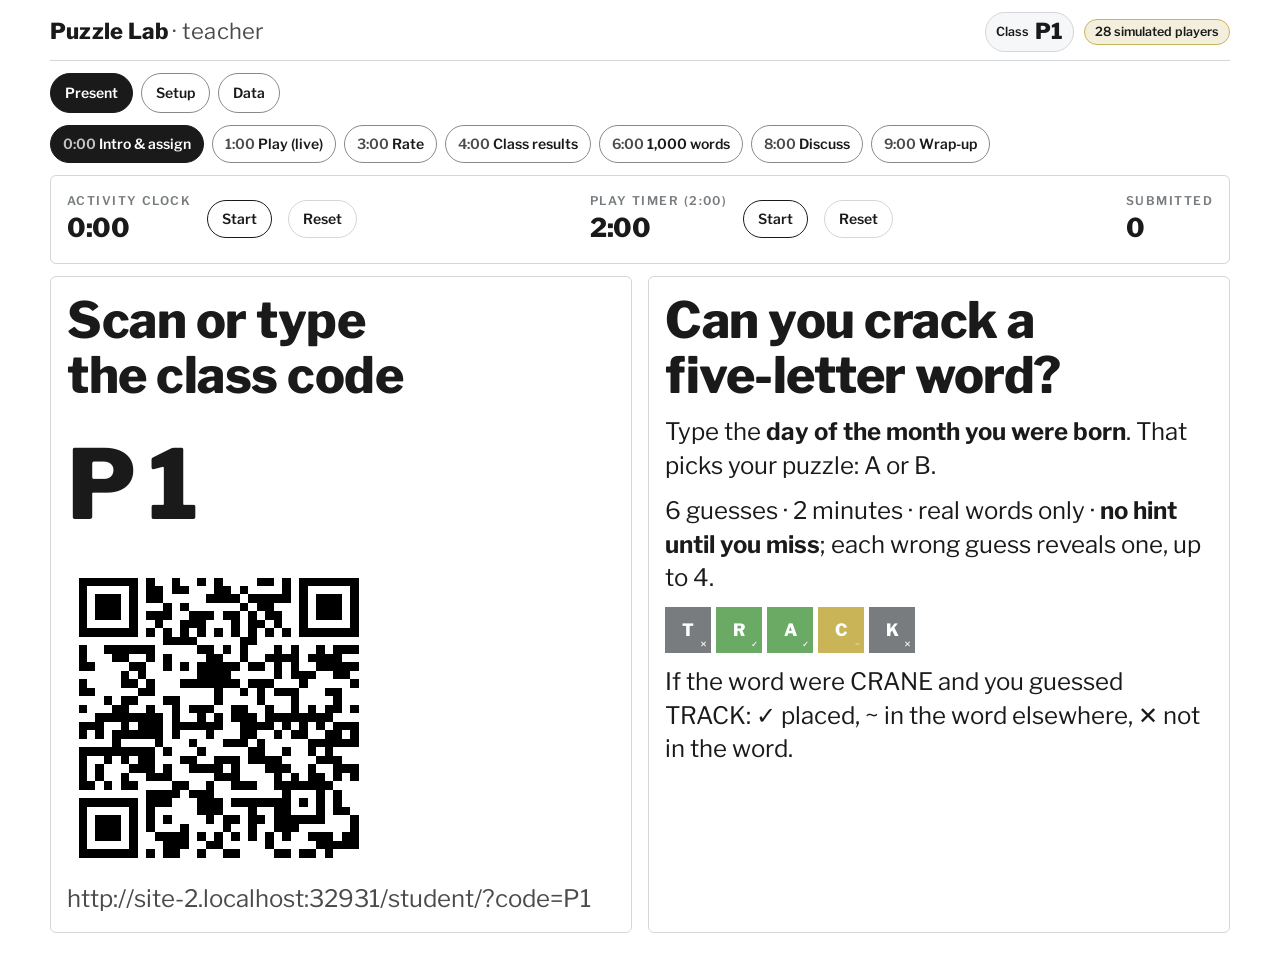
==== teacher/index.html @ 688f642b "Puzzle Lab: static teacher and student apps with QR code, simulated class, earned hints Co-Authored-" ====
<!DOCTYPE html>
<html lang="en">
<head>
<meta charset="utf-8">
<meta name="viewport" content="width=device-width, initial-scale=1, viewport-fit=cover">
<title>Puzzle Lab · Teacher</title>
<meta name="description" content="Puzzle Lab teacher app: QR code for students, timers, live board, class results, and the 1,000-word dataset.">
<link rel="stylesheet" href="https://fonts.googleapis.com/css2?family=Libre+Franklin:ital,wght@0,400;0,600;0,800;1,400&display=swap">
<link rel="stylesheet" href="../assets/css/base.css">
<link rel="stylesheet" href="../assets/css/teacher.css">
</head>
<body>
<div id="app" class="app wide"><div class="row" style="justify-content:center;padding:40px 0"><div class="spin"></div></div></div>
<script src="../assets/js/vendor/qrcode.min.js"></script>
<script src="../assets/js/data/dict.js"></script>
<script src="../assets/js/data/words1000.js"></script>
<script src="../assets/js/data/bank.js"></script>
<script src="../assets/js/core.js"></script>
<script src="../assets/js/teacher.js"></script>
</body>
</html>
---- assets/css/base.css ----
/* Puzzle Lab — shared styles for the student and teacher apps.
   Palette is Wordle's own: white page, black ink, green / yellow / gray tiles. Dark mode follows the system. */
:root{
  --bg:#FFFFFF; --panel:#FFFFFF; --panel2:#F6F7F8; --line:#D3D6DA; --line2:#878A8C; --fg:#1A1A1B; --fg2:#4A4B4D; --fg3:#787C7E;
  --accent:#6AAA64; --accent-ink:#FFFFFF; --data:#1A1A1B; --data2:#6AAA64;
  --ok:#6AAA64; --ok-ink:#FFFFFF; --near:#C9B458; --near-ink:#FFFFFF; --no:#787C7E; --no-ink:#FFFFFF; --key:#D3D6DA; --bad:#B3261E;
  --font:"Libre Franklin","Helvetica Neue",Arial,sans-serif;
  --r:6px; color-scheme:light;
}
@media (prefers-color-scheme:dark){:root:not([data-theme="light"]){
  --bg:#121213; --panel:#121213; --panel2:#1E1E20; --line:#3A3A3C; --line2:#565758; --fg:#F8F8F8; --fg2:#C8C9CB; --fg3:#818384;
  --accent:#538D4E; --accent-ink:#FFFFFF; --data:#D7DADC; --data2:#538D4E;
  --ok:#538D4E; --ok-ink:#FFFFFF; --near:#B59F3B; --near-ink:#FFFFFF; --no:#3A3A3C; --no-ink:#FFFFFF; --key:#818384; --bad:#FF7B6B; color-scheme:dark}}
:root[data-theme="dark"]{
  --bg:#121213; --panel:#121213; --panel2:#1E1E20; --line:#3A3A3C; --line2:#565758; --fg:#F8F8F8; --fg2:#C8C9CB; --fg3:#818384;
  --accent:#538D4E; --accent-ink:#FFFFFF; --data:#D7DADC; --data2:#538D4E;
  --ok:#538D4E; --ok-ink:#FFFFFF; --near:#B59F3B; --near-ink:#FFFFFF; --no:#3A3A3C; --no-ink:#FFFFFF; --key:#818384; --bad:#FF7B6B; color-scheme:dark}
*{box-sizing:border-box}
html,body{height:100%}
body{margin:0;background:var(--bg);color:var(--fg);font-family:var(--font);font-size:16px;line-height:1.45;
  padding-left:max(16px,env(safe-area-inset-left,0px));padding-right:max(16px,env(safe-area-inset-right,0px));padding-block:0}
body::before{content:"";position:fixed;inset:0 0 auto;height:env(safe-area-inset-top,0px);z-index:10;background:var(--bg)}
h1,h2,h3{font-family:var(--font);line-height:1.1;text-wrap:balance;margin:0;letter-spacing:-.01em}
h1{font-size:clamp(28px,7.5vw,40px);font-weight:800}
h2{font-size:clamp(22px,5.5vw,28px);font-weight:800}
h3{font-size:17px;font-weight:800}
p{margin:0}
a{color:inherit}
button{font:inherit;color:inherit;cursor:pointer;border:0;background:none}
button:focus-visible,input:focus-visible,select:focus-visible,[tabindex]:focus-visible{outline:2px solid var(--accent);outline-offset:2px}
.app{max-width:540px;margin:0 auto;min-height:100%;display:flex;flex-direction:column;gap:16px;padding-block:12px 40px}
.app.wide{max-width:1180px}
.brand{display:flex;align-items:center;justify-content:space-between;border-bottom:1px solid var(--line);padding-bottom:8px;gap:10px;flex-wrap:wrap}
.brand b{font-weight:800;font-size:22px;letter-spacing:.01em}
.eyebrow{font-size:12px;letter-spacing:.12em;text-transform:uppercase;color:var(--fg3);font-weight:600}
.muted{color:var(--fg2)}.small{font-size:14px}.tiny{font-size:12.5px;color:var(--fg3)}
.num{font-variant-numeric:tabular-nums}
.stack{display:flex;flex-direction:column;gap:12px}
.row{display:flex;gap:10px;align-items:center;flex-wrap:wrap}
.spread{justify-content:space-between}
.grow{flex:1;min-width:0}
.card{background:var(--panel);border:1px solid var(--line);border-radius:var(--r);padding:16px}
.btn{display:inline-flex;align-items:center;justify-content:center;gap:8px;min-height:48px;padding:0 20px;border-radius:999px;font-weight:600;font-size:16px;background:var(--panel);color:var(--fg);border:1px solid var(--fg);text-decoration:none}
.btn.primary{background:var(--accent);color:var(--accent-ink);border-color:transparent}
.btn:disabled{opacity:.4;cursor:not-allowed}
.btn.block{width:100%}.btn.sm{min-height:38px;padding:0 14px;font-size:14px}.btn.ghost{border-color:var(--line)}
input,select{font:inherit;color:var(--fg);background:var(--panel);border:1px solid var(--line2);border-radius:4px;padding:10px 12px;min-height:46px;width:100%}
label.f{display:flex;flex-direction:column;gap:4px;font-size:13px;color:var(--fg2);min-width:0}
.pill{display:inline-flex;align-items:center;gap:6px;padding:3px 10px;border-radius:999px;font-size:12.5px;font-weight:600;background:var(--panel2);border:1px solid var(--line)}
.pill.ok{color:var(--ok);border-color:var(--ok)}.pill.warn{color:var(--fg);border-color:var(--near);background:color-mix(in oklab,var(--near) 22%,var(--panel))}.pill.bad{color:var(--bad);border-color:var(--bad)}
.notice{border-left:4px solid var(--near);padding:10px 12px;background:var(--panel2);font-size:14px}
.notice.info{border-color:var(--accent)}
.err{border-left:4px solid var(--bad);padding:10px 12px;background:var(--panel2);font-size:14px}
.spin{width:22px;height:22px;border-radius:50%;border:3px solid var(--line);border-top-color:var(--accent);animation:sp 1s linear infinite;flex:none}
@keyframes sp{to{transform:rotate(360deg)}}
.fade{animation:fade .2s ease}
@keyframes fade{from{opacity:0;transform:translateY(4px)}to{opacity:1;transform:none}}
@media (prefers-reduced-motion:reduce){.fade{animation:none}}
/* grid + tiles */
.grid{display:grid;grid-template-rows:repeat(6,1fr);gap:5px;width:min(100%,330px);margin:0 auto}
.grid .r{display:grid;grid-template-columns:repeat(5,1fr);gap:5px}
.tile{aspect-ratio:1;display:grid;place-items:center;border:2px solid var(--line);font-weight:800;font-size:clamp(24px,7.5vw,32px);text-transform:uppercase;position:relative;background:var(--panel);color:var(--fg)}
.tile.filled{border-color:var(--line2)}
.tile.ok{background:var(--ok);border-color:var(--ok);color:var(--ok-ink)}
.tile.near{background:var(--near);border-color:var(--near);color:var(--near-ink)}
.tile.no{background:var(--no);border-color:var(--no);color:var(--no-ink)}
.tile .sym{position:absolute;right:3px;bottom:1px;font-size:10px;font-weight:600;opacity:.85}
.tile.sm{font-size:17px}
.tile.sm .sym{font-size:8px;right:2px;bottom:0}
.hint{background:var(--panel2);padding:10px 12px;display:flex;gap:10px;align-items:flex-start;border-radius:var(--r)}
.hint b{flex:none;font-weight:800}
.hint.locked{color:var(--fg3)}
.timer{font-weight:800;font-size:26px;letter-spacing:-.01em}
.timer.low{color:var(--bad)}
.toast{position:fixed;top:calc(env(safe-area-inset-top,0px) + 14px);left:50%;transform:translateX(-50%);background:var(--fg);color:var(--bg);padding:10px 16px;border-radius:4px;font-weight:800;font-size:14px;z-index:20;pointer-events:none}
.legend{display:flex;gap:14px;flex-wrap:wrap;font-size:13px;color:var(--fg2)}
.legend span{display:inline-flex;align-items:center;gap:6px}
.legend i{width:14px;height:14px;display:inline-block}
.stat{display:grid;grid-template-columns:repeat(auto-fit,minmax(86px,1fr));gap:8px}
.stat div{background:var(--panel2);padding:10px;min-width:0;border-radius:var(--r)}
.stat b{display:block;font-size:22px;font-weight:800}
.stat span{font-size:12.5px;color:var(--fg3)}
svg{max-width:100%;height:auto;display:block}
svg text{font-family:var(--font);fill:var(--fg2);font-size:12px}
svg .axis{stroke:var(--line2)}
svg .gridl{stroke:var(--line);stroke-dasharray:2 4}
svg .dot{fill:var(--data);fill-opacity:.7;stroke:var(--bg);stroke-width:1.5}
svg .dot.many{fill-opacity:.28;stroke:none}
svg .dot.sel{fill:var(--data2);fill-opacity:1;stroke:var(--fg);stroke-width:2}
svg .dot.mark{fill:var(--near);fill-opacity:1;stroke:var(--fg);stroke-width:1.5}
svg .mean{stroke:var(--data2);stroke-width:3}
svg .trend{stroke:var(--data2);stroke-width:3;fill:none}
svg .lab{fill:var(--fg);font-weight:800}
svg .bar{fill:var(--data2)}
.tabs{display:flex;gap:8px;flex-wrap:wrap}
.tab{min-height:40px;padding:0 14px;border-radius:999px;background:var(--panel);border:1px solid var(--line2);font-weight:600;font-size:14px}
.tab[aria-pressed="true"]{background:var(--fg);color:var(--bg);border-color:var(--fg)}
.chips{display:flex;flex-wrap:wrap;gap:8px}
.chip{min-height:38px;padding:6px 12px;border-radius:999px;background:var(--panel);border:1px solid var(--line2);font-weight:600;font-size:14px}
.chip[aria-pressed="true"]{background:var(--fg);color:var(--bg);border-color:var(--fg)}
.chip[aria-pressed="true"] .muted{color:inherit;opacity:.75}
.wordinfo{display:grid;grid-template-columns:1fr 1fr;gap:10px}
.wordinfo .card{min-width:0}
.wordinfo .w{font-weight:800;font-size:26px;letter-spacing:.1em}
.wordinfo ol{margin:0;padding-left:18px;font-size:13px;color:var(--fg2);display:flex;flex-direction:column;gap:2px}
.ask{display:flex;flex-direction:column;gap:8px}
.ask div{padding:10px 12px;background:var(--panel2);border-left:4px solid var(--accent)}
.cols{display:grid;grid-template-columns:repeat(auto-fit,minmax(320px,1fr));gap:16px}
.cols>*{min-width:0}
table{border-collapse:collapse;width:100%;font-size:13px}
th,td{text-align:left;padding:6px 8px;border-bottom:1px solid var(--line);vertical-align:top}
th{color:var(--fg3);font-weight:600;font-size:12px;letter-spacing:.08em;text-transform:uppercase}
.tablewrap{overflow-x:auto}
code{font-family:ui-monospace,SFMono-Regular,Menlo,monospace;font-size:13px;background:var(--panel2);padding:2px 6px;border-radius:4px}
.wrap li{margin-bottom:8px}
/* presentation sizing (teacher present tab, also used by wrap-up) */
.big{font-weight:800;font-size:clamp(36px,7vw,84px);line-height:1;letter-spacing:-.02em}
.big.low{color:var(--bad)}
.present{font-size:20px}
.present h2{font-size:clamp(28px,4.2vw,50px)}
.present h3{font-size:clamp(20px,2.4vw,30px)}
.present p,.present li{font-size:clamp(17px,2vw,24px);line-height:1.4}
.present .ask div{font-size:clamp(17px,2vw,24px)}
.present .wordinfo ol{font-size:clamp(14px,1.5vw,18px)}
---- assets/css/teacher.css ----
/* Puzzle Lab — teacher app only: projector-sized class code, QR box, live board, setup grid. */
.codebig{font-weight:800;font-size:clamp(40px,8vw,96px);letter-spacing:.12em}
.qrbox{background:#fff;padding:12px;display:inline-block;border-radius:6px;line-height:0}
.qrbox img,.qrbox canvas{width:min(100%,280px);height:auto}
.live{display:grid;grid-template-columns:repeat(auto-fit,minmax(260px,1fr));gap:14px}
.live>*{min-width:0}
.mini{display:flex;flex-wrap:wrap;gap:4px}
.mini span{width:30px;height:30px;display:grid;place-items:center;font-size:12px;font-weight:800;border-radius:3px;background:var(--panel2);border:1px solid var(--line)}
.mini span.done{background:var(--ok);color:var(--ok-ink);border-color:var(--ok)}
.mini span.fail{background:var(--no);color:var(--no-ink);border-color:var(--no)}
.setupgrid{display:grid;grid-template-columns:repeat(auto-fit,minmax(300px,1fr));gap:16px;align-items:start}
.setupgrid>*{min-width:0}
.hintfields{display:flex;flex-direction:column;gap:6px}
.hintfields input{min-height:40px;padding:6px 10px;font-size:14px}
.urlbox{word-break:break-all;font-size:14px}
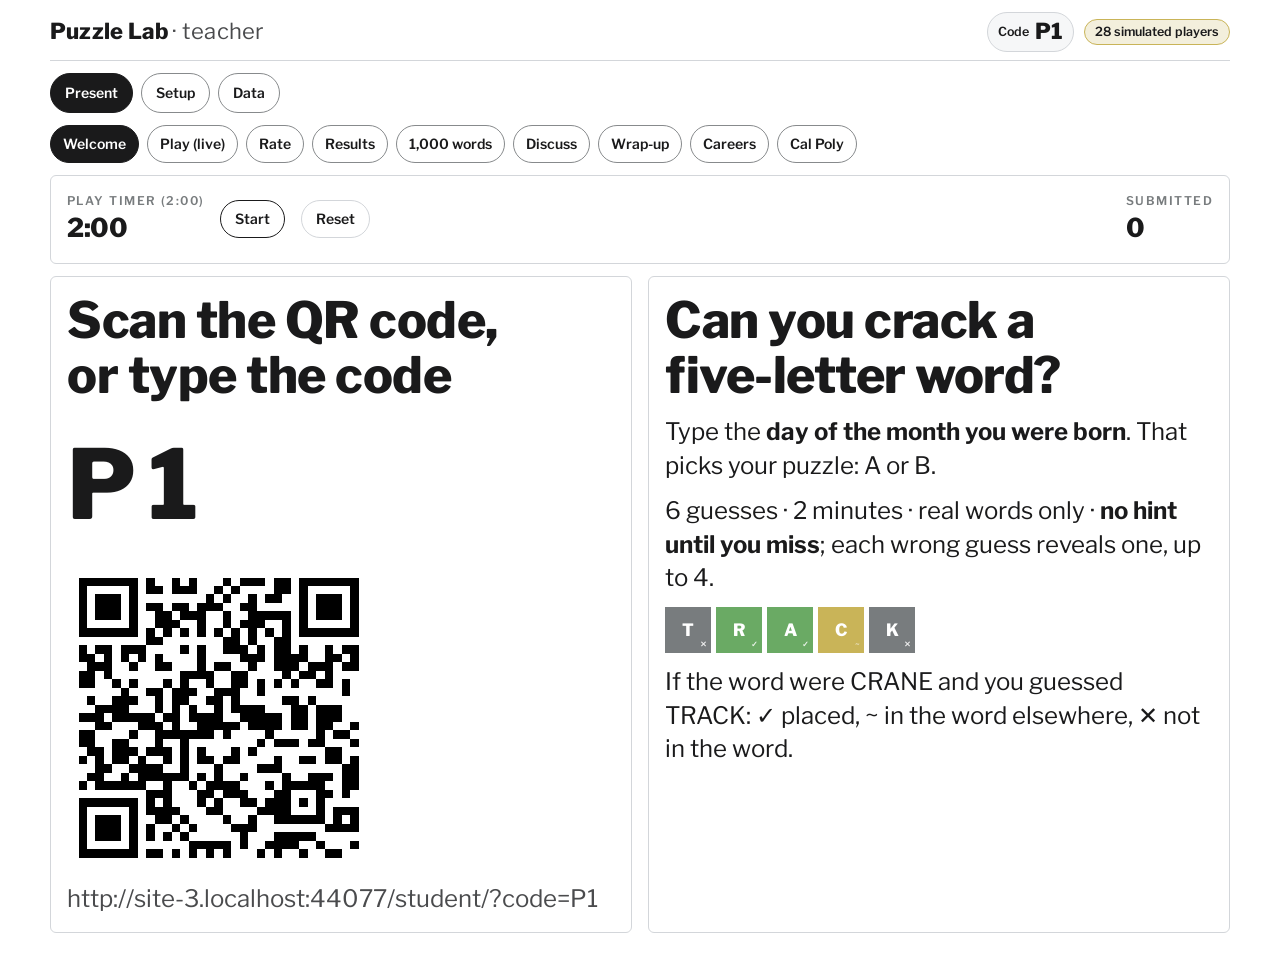
==== commit bfa158f1: "Outreach version: drop clock labels, redraw only on change, add Careers and Cal Poly stages Co-Autho" ====
--- a/teacher/index.html
+++ b/teacher/index.html
@@ -15,6 +15,7 @@
 <script src="../assets/js/data/dict.js"></script>
 <script src="../assets/js/data/words1000.js"></script>
 <script src="../assets/js/data/bank.js"></script>
+<script src="../assets/js/data/outreach.js"></script>
 <script src="../assets/js/core.js"></script>
 <script src="../assets/js/teacher.js"></script>
 </body>
--- a/assets/css/base.css
+++ b/assets/css/base.css
@@ -107,6 +107,15 @@
 .ask div{padding:10px 12px;background:var(--panel2);border-left:4px solid var(--accent)}
 .cols{display:grid;grid-template-columns:repeat(auto-fit,minmax(320px,1fr));gap:16px}
 .cols>*{min-width:0}
+.cols.tight{gap:10px}
+.cols.tight .hint{flex-direction:column;gap:4px}
+.present .cols.tight .hint span{font-size:clamp(15px,1.6vw,20px);line-height:1.4}
+/* the student app shows the outreach blocks at phone size, not projector size */
+.student-outreach .present{font-size:16px}
+.student-outreach .present h2{font-size:clamp(22px,5.5vw,28px)}
+.student-outreach .present h3{font-size:17px}
+.student-outreach .present p,.student-outreach .present li,.student-outreach .present .hint span{font-size:14px}
+.student-outreach .present .ask div{font-size:14px}
 table{border-collapse:collapse;width:100%;font-size:13px}
 th,td{text-align:left;padding:6px 8px;border-bottom:1px solid var(--line);vertical-align:top}
 th{color:var(--fg3);font-weight:600;font-size:12px;letter-spacing:.08em;text-transform:uppercase}
